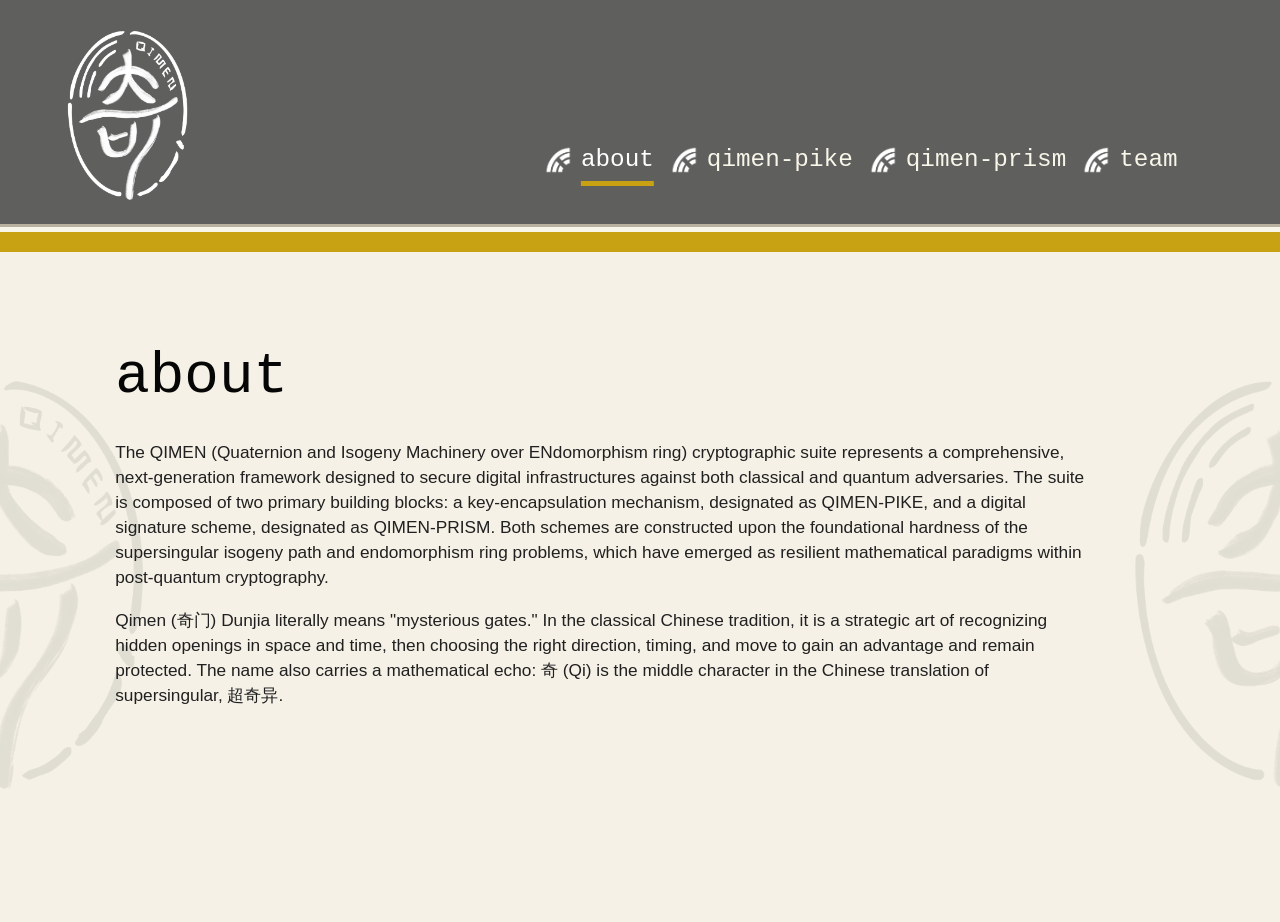
==== about.html @ b0a9acff "Link scheme resources on main pages" ====
<!doctype html>
<html lang="en">
  <head>
    <meta charset="utf-8">
    <meta name="viewport" content="width=device-width, initial-scale=1">
    <title>QIMEN | About</title>
    <link rel="stylesheet" href="styles.css?v=20260710-nav13">
  </head>
  <body>
    <header class="site-header">
      <a class="brand" href="index.html" aria-label="QIMEN home">
        <img class="brand-mark" src="elements/奇门logo_透明底.png" alt="QIMEN logo">
        <div class="brand-copy">
          <div class="brand-name">QIMEN</div>
        </div>
      </a>

      <nav class="site-nav" aria-label="Primary navigation">
        <a class="active" href="about.html"><span>about</span></a>
        <a href="pike.html"><span>qimen-pike</span></a>
        <a href="prism.html"><span>qimen-prism</span></a>
        <a href="team.html"><span>team</span></a>
      </nav>
    </header>

    <main class="page-main">
      <section class="page-section">
        <h1>about</h1>
        <p>
          The QIMEN (Quaternion and Isogeny Machinery over ENdomorphism ring)
          cryptographic suite represents a comprehensive, next-generation
          framework designed to secure digital infrastructures against both
          classical and quantum adversaries. The suite is composed of two
          primary building blocks: a key-encapsulation mechanism, designated
          as QIMEN-PIKE, and a digital signature scheme, designated as
          QIMEN-PRISM. Both schemes are constructed upon the foundational
          hardness of the supersingular isogeny path and endomorphism ring
          problems, which have emerged as resilient mathematical paradigms
          within post-quantum cryptography.
        </p>
        <p>
          Qimen (奇门) Dunjia literally means "mysterious gates." In the
          classical Chinese tradition, it is a strategic art of recognizing
          hidden openings in space and time, then choosing the right direction,
          timing, and move to gain an advantage and remain protected. The name
          also carries a mathematical echo: 奇 (Qi) is the middle character in
          the Chinese translation of supersingular, 超奇异.
        </p>
      </section>
    </main>
  </body>
</html>
---- styles.css ----
:root {
  --header-bg: #5f5f5d;
  --paper: #f5f1e6;
  --ink: #060606;
  --muted-ink: #202020;
  --cream: #f8f5e9;
  --gold: #c9a214;
  --red: #a91717;
}

* {
  box-sizing: border-box;
}

html {
  scroll-behavior: smooth;
}

body {
  margin: 0;
  min-width: 320px;
  color: var(--ink);
  background: var(--paper);
  font-family: Arial, Helvetica, sans-serif;
}

.site-header {
  min-height: 0;
  padding: 4px 8vw 4px 46px;
  display: flex;
  align-items: flex-start;
  justify-content: space-between;
  gap: 24px;
  background: var(--header-bg);
  border-bottom: 20px solid var(--gold);
  box-shadow: inset 0 -5px 0 var(--cream), inset 0 -8px 0 #b9b1a0;
}

.brand {
  flex: 0 0 auto;
  display: flex;
  align-items: center;
  gap: 24px;
  color: var(--cream);
  text-decoration: none;
}

.brand:hover,
.brand:focus,
.brand:visited,
.brand * {
  color: var(--cream);
  text-decoration: none;
}

.brand-mark {
  width: 164px;
  height: 224px;
  object-fit: contain;
  object-position: 50% 47%;
  filter: invert(1) brightness(1.08);
}

.brand-copy {
  padding-top: 0;
}

.brand-name {
  display: none;
}

.brand-copy p {
  display: none;
}

.site-nav {
  flex: 1 1 auto;
  margin-top: 142px;
  display: flex;
  align-items: center;
  justify-content: flex-end;
  gap: clamp(12px, 1.25vw, 24px);
  flex-wrap: nowrap;
  min-width: 0;
}

.site-nav a {
  display: inline-flex;
  align-items: center;
  gap: 9px;
  color: var(--cream);
  font-size: clamp(21px, 1.9vw, 34px);
  font-family: "Courier New", Courier, monospace;
  font-style: normal;
  line-height: 1;
  text-decoration: none;
  white-space: nowrap;
}

.site-nav a::before {
  content: "";
  display: inline-block;
  width: 28px;
  height: 28px;
  flex: 0 0 28px;
  background-image: url("elements/gate.png");
  background-size: cover;
  background-position: top left;
  background-repeat: no-repeat;
  filter: invert(1) brightness(1.08);
}

.site-nav a:hover,
.site-nav a.active {
  color: #ffffff;
  text-decoration: underline;
  text-decoration-color: var(--gold);
  text-decoration-thickness: 5px;
  text-underline-offset: 15px;
}

.hero {
  position: relative;
  min-height: calc(100vh - 305px);
  overflow: hidden;
  padding: 107px 9.2vw 110px;
  background: var(--paper);
}

.watermark {
  display: none;
}

.hero-lockup,
.intro-copy {
  position: relative;
  z-index: 1;
}

.hero-lockup {
  width: min(884px, 78vw);
  margin: 0 auto;
  text-align: center;
}

.hero-title-row {
  display: flex;
  align-items: center;
  justify-content: center;
  gap: 64px;
}

h1 {
  margin: 0;
  font-family: Georgia, "Times New Roman", serif;
  font-size: clamp(72px, 7.1vw, 136px);
  line-height: 0.95;
  font-weight: 500;
}

.pike-mark {
  width: clamp(116px, 10.6vw, 198px);
  height: clamp(116px, 10.6vw, 198px);
  object-fit: contain;
  object-position: 50% 52%;
}

.scheme-name {
  margin-top: 24px;
  padding-left: 24px;
  color: var(--red);
  font-family: Georgia, "Times New Roman", serif;
  font-size: clamp(44px, 4.25vw, 82px);
  line-height: 1;
  font-weight: 700;
  letter-spacing: 0;
}

.intro-copy {
  width: min(1580px, 82vw);
  margin: 88px auto 0;
}

.intro-copy h2,
.content-band h2 {
  margin: 0 0 16px;
  font-size: 28px;
  line-height: 1.15;
  font-weight: 700;
}

.intro-copy p,
.content-band p {
  margin: 0;
  font-size: 20px;
  line-height: 1.35;
  color: var(--muted-ink);
  overflow-wrap: break-word;
}

.content-band {
  padding: 72px 9.2vw;
  background: #fffaf0;
  border-top: 1px solid rgba(0, 0, 0, 0.08);
}

.content-band-dark {
  color: var(--cream);
  background: var(--header-bg);
}

.content-band-dark p {
  color: rgba(248, 245, 233, 0.86);
}

.home-section {
  position: relative;
  min-height: calc(100vh - 252px);
  overflow: hidden;
  padding: 96px 9.2vw 112px;
  background: var(--paper);
}

.home-section::before,
.home-section::after,
.page-main::before,
.page-main::after {
  content: "";
  position: absolute;
  z-index: 0;
  top: 50%;
  width: min(430px, 31vw);
  aspect-ratio: 2187 / 2877;
  background-image: url("elements/奇门logo_透明底.png");
  background-repeat: no-repeat;
  background-position: center;
  background-size: contain;
  opacity: 0.08;
  filter: grayscale(1);
  pointer-events: none;
  transform: translateY(-50%);
}

.home-section::before,
.page-main::before {
  left: max(-215px, -15.5vw);
}

.home-section::after,
.page-main::after {
  right: max(-215px, -15.5vw);
}

.home-lockup {
  position: relative;
  z-index: 1;
  width: min(1000px, 78vw);
  margin: 0 auto;
  text-align: center;
}

.home-title-row {
  display: flex;
  align-items: center;
  justify-content: center;
  gap: clamp(34px, 5vw, 88px);
}

.home-title-row h1 {
  font-size: clamp(88px, 9vw, 164px);
}

.home-logo {
  width: clamp(140px, 13vw, 240px);
  height: clamp(140px, 13vw, 240px);
  object-fit: contain;
  object-position: 50% 52%;
}

.home-section .suite-lead {
  position: relative;
  z-index: 1;
  max-width: 980px;
  margin: 52px auto 0;
  font-size: clamp(17px, 1.25vw, 24px);
  line-height: 1.3;
  color: var(--muted-ink);
}

.home-suite {
  position: relative;
  z-index: 1;
  display: grid;
  justify-items: center;
  gap: 12px;
  margin-top: 16px;
}

.home-suite p {
  display: inline-flex;
  align-items: center;
  justify-content: center;
  gap: 14px;
  max-width: min(920px, 90vw);
  margin: 0;
  color: var(--muted-ink);
  font-size: clamp(17px, 1.25vw, 24px);
  line-height: 1.22;
}

.suite-logo {
  width: clamp(68px, 5.8vw, 104px);
  height: clamp(68px, 5.8vw, 104px);
  flex: 0 0 auto;
  object-fit: contain;
  object-position: 50% 52%;
}

.page-main {
  position: relative;
  overflow: hidden;
  min-height: calc(100vh - 230px);
  background: var(--paper);
}

.page-section {
  position: relative;
  z-index: 1;
  width: min(1200px, 82vw);
  margin: 0 auto;
  padding: 96px 0 120px;
}

.page-section h1 {
  margin-bottom: 34px;
  font-family: "Courier New", Courier, monospace;
  font-size: clamp(42px, 4.5vw, 72px);
  line-height: 1;
  font-weight: 400;
}

.page-section p {
  max-width: 980px;
  margin: 0 0 18px;
  font-size: clamp(17px, 1.35vw, 22px);
  line-height: 1.45;
  color: var(--muted-ink);
}

.page-section p:last-child {
  margin-bottom: 0;
}

.page-subsection {
  margin-top: 52px;
  scroll-margin-top: 28px;
}

.page-subsection + .page-subsection {
  margin-top: 70px;
  padding-top: 38px;
  border-top: 4px solid var(--gold);
  box-shadow: inset 0 3px 0 rgba(0, 0, 0, 0.18);
}

.page-section h2 {
  margin: 0 0 18px;
  font-family: "Courier New", Courier, monospace;
  font-size: clamp(30px, 3vw, 48px);
  font-weight: 400;
  line-height: 1;
}

.repo-card,
.detail-list {
  max-width: 980px;
}

.repo-card {
  margin-bottom: 28px;
}

.button-link {
  display: inline-block;
  margin-top: 12px;
  padding: 10px 14px 9px;
  color: var(--cream);
  background: var(--header-bg);
  font-family: "Courier New", Courier, monospace;
  font-size: 18px;
  line-height: 1;
  text-decoration: none;
  border-bottom: 5px solid var(--gold);
}

.button-link:hover,
.button-link:focus {
  background: #454543;
}

.resource-list {
  margin: 0;
  padding: 0;
  list-style: none;
}

.resource-list li {
  margin: 0 0 10px;
}

.resource-list a {
  color: var(--muted-ink);
  font-size: clamp(17px, 1.35vw, 22px);
  line-height: 1.45;
  text-decoration-color: var(--gold);
  text-decoration-thickness: 3px;
  text-underline-offset: 5px;
}

.resource-list a:hover,
.resource-list a:focus {
  color: var(--ink);
}

.detail-list p {
  font-size: clamp(16px, 1.25vw, 20px);
}

.table-note {
  max-width: 1100px;
  font-size: clamp(15px, 1.15vw, 19px);
}

.table-stack {
  display: grid;
  gap: 14px;
  margin-top: 30px;
}

.table-stack h2,
.table-stack h3 {
  margin: 20px 0 0;
  font-family: "Courier New", Courier, monospace;
  font-size: clamp(24px, 2.2vw, 36px);
  font-weight: 400;
  line-height: 1;
}

.table-wrap {
  width: min(1180px, 100%);
  overflow-x: auto;
  position: relative;
  z-index: 1;
}

.data-table {
  width: 100%;
  min-width: 760px;
  border-collapse: collapse;
  color: var(--muted-ink);
  background: rgba(245, 241, 230, 0.72);
  font-size: clamp(13px, 0.95vw, 16px);
  line-height: 1.2;
}

.data-table th,
.data-table td {
  padding: 8px 10px;
  border: 1px solid rgba(0, 0, 0, 0.18);
  text-align: right;
  white-space: nowrap;
}

.data-table th {
  color: var(--ink);
  font-weight: 700;
}

.data-table thead th {
  background: rgba(95, 95, 93, 0.12);
  text-align: center;
}

.data-table tbody th {
  text-align: left;
}

.team-text {
  max-width: 980px;
}

.team-text p {
  margin-bottom: 8px;
  font-size: clamp(17px, 1.3vw, 22px);
  line-height: 1.4;
}

@media (max-width: 980px) {
  .site-header {
    min-height: auto;
    padding: 26px 26px 30px;
    flex-direction: column;
    gap: 22px;
    border-bottom-width: 20px;
    box-shadow: inset 0 -6px 0 var(--cream), inset 0 -9px 0 #b9b1a0;
  }

  .brand-mark {
    width: 112px;
    height: 150px;
  }

  .brand-copy {
    padding-top: 0;
  }

  .brand-name {
    font-size: 28px;
  }

  .brand-copy p {
    font-size: 22px;
  }

  .site-nav {
    width: 100%;
    margin-top: 0;
    justify-content: flex-start;
    flex-wrap: wrap;
    gap: 12px 18px;
  }

  .site-nav a {
    font-size: 22px;
  }

  .site-nav a::before {
    width: 24px;
    height: 24px;
    flex-basis: 24px;
  }

  .site-nav a:hover,
  .site-nav a.active {
    text-decoration-thickness: 3px;
    text-underline-offset: 8px;
  }

  .hero {
    min-height: auto;
    padding: 72px 28px 82px;
  }

  .hero-title-row {
    gap: 24px;
  }

  .intro-copy {
    width: min(100%, 720px);
    margin-top: 64px;
  }

  .intro-copy h2,
  .content-band h2 {
    font-size: 24px;
  }

  .intro-copy p,
  .content-band p {
    font-size: 18px;
  }
}

@media (max-width: 620px) {
  body {
    overflow-x: hidden;
  }

  .brand {
    gap: 14px;
  }

  .brand-mark {
    width: 82px;
    height: 112px;
  }

  .brand-copy {
    padding-top: 0;
  }

  .brand-name {
    font-size: 23px;
  }

  .brand-copy p {
    margin-top: 10px;
    font-size: 17px;
  }

  .site-nav {
    display: grid;
    grid-template-columns: max-content max-content;
    justify-content: start;
    gap: 10px 14px;
    max-width: min(342px, calc(100vw - 52px));
  }

  .site-nav a {
    flex: 0 0 auto;
    font-size: 16px;
    gap: 6px;
  }

  .site-nav a::before {
    width: 18px;
    height: 18px;
    flex-basis: 18px;
  }

  .page-section {
    width: min(342px, calc(100vw - 48px));
    margin-right: 0;
    margin-left: 24px;
    padding-top: 72px;
  }

  .page-section p {
    max-width: 100%;
  }

  .hero {
    padding: 56px 24px 66px;
  }

  .hero-lockup {
    width: 100%;
  }

  .hero-title-row {
    flex-direction: column;
    gap: 18px;
  }

  .home-suite p {
    flex-wrap: wrap;
    gap: 8px;
  }

  h1 {
    font-size: 60px;
  }

  .pike-mark {
    width: 112px;
    height: 112px;
  }

  .scheme-name {
    margin-top: 16px;
    padding-left: 0;
    font-size: 42px;
  }

  .intro-copy {
    width: min(100%, 342px);
    max-width: calc(100vw - 48px);
    margin-right: auto;
    margin-left: 0;
    margin-top: 50px;
  }

  .intro-copy h2,
  .content-band h2 {
    font-size: 22px;
  }

  .intro-copy p,
  .content-band p {
    font-size: 16px;
  }

  .content-band {
    padding: 52px 22px;
  }
}
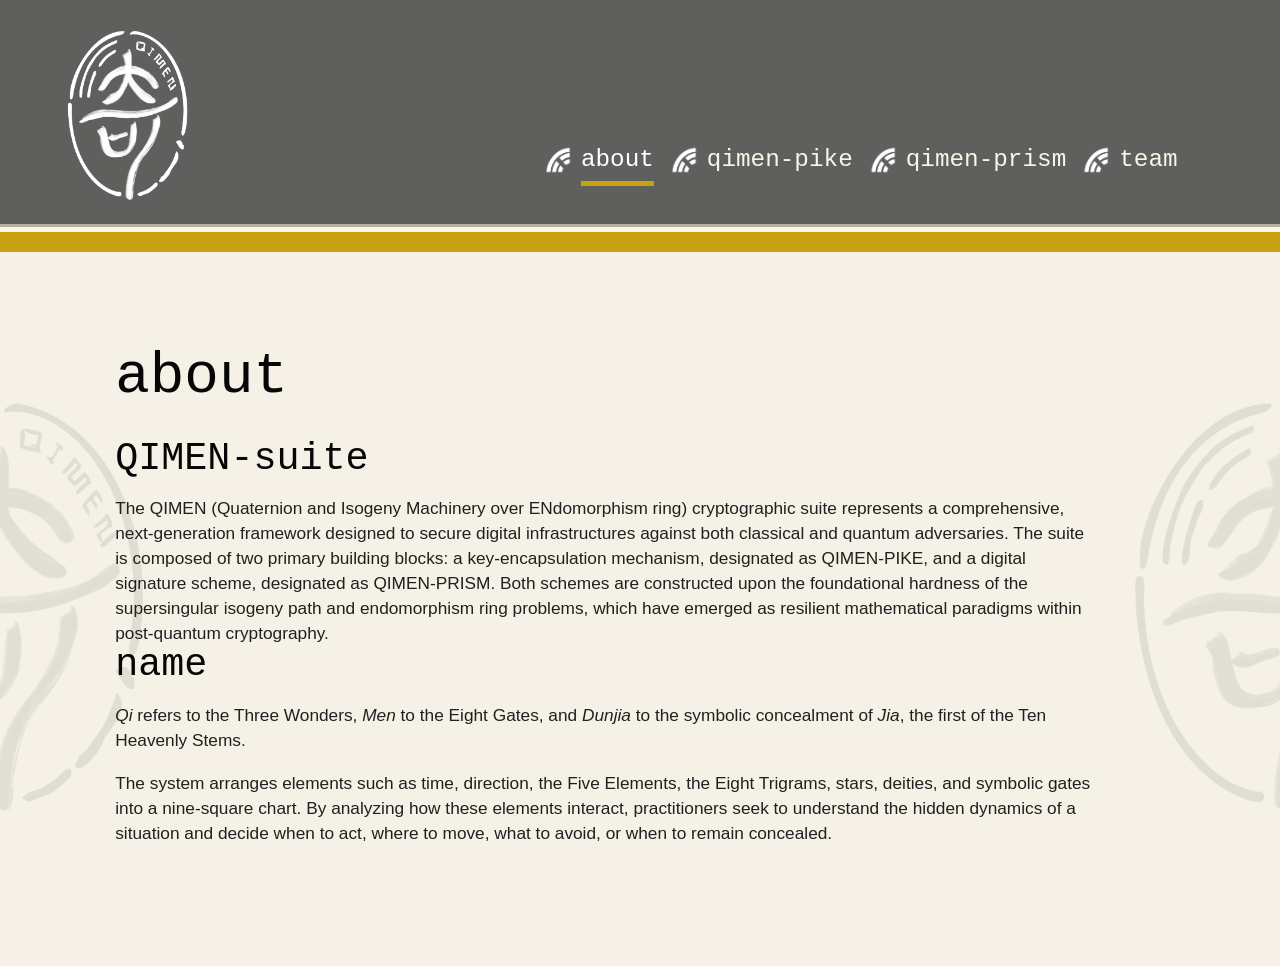
==== commit ba5bd1bb: "Update about page name section" ====
--- a/about.html
+++ b/about.html
@@ -4,7 +4,7 @@
     <meta charset="utf-8">
     <meta name="viewport" content="width=device-width, initial-scale=1">
     <title>QIMEN | About</title>
-    <link rel="stylesheet" href="styles.css?v=20260710-nav13">
+    <link rel="stylesheet" href="styles.css?v=20260710-nav14">
   </head>
   <body>
     <header class="site-header">
@@ -26,26 +26,38 @@
     <main class="page-main">
       <section class="page-section">
         <h1>about</h1>
-        <p>
-          The QIMEN (Quaternion and Isogeny Machinery over ENdomorphism ring)
-          cryptographic suite represents a comprehensive, next-generation
-          framework designed to secure digital infrastructures against both
-          classical and quantum adversaries. The suite is composed of two
-          primary building blocks: a key-encapsulation mechanism, designated
-          as QIMEN-PIKE, and a digital signature scheme, designated as
-          QIMEN-PRISM. Both schemes are constructed upon the foundational
-          hardness of the supersingular isogeny path and endomorphism ring
-          problems, which have emerged as resilient mathematical paradigms
-          within post-quantum cryptography.
-        </p>
-        <p>
-          Qimen (奇门) Dunjia literally means "mysterious gates." In the
-          classical Chinese tradition, it is a strategic art of recognizing
-          hidden openings in space and time, then choosing the right direction,
-          timing, and move to gain an advantage and remain protected. The name
-          also carries a mathematical echo: 奇 (Qi) is the middle character in
-          the Chinese translation of supersingular, 超奇异.
-        </p>
+        <section class="content-subsection">
+          <h2>QIMEN-suite</h2>
+          <p>
+            The QIMEN (Quaternion and Isogeny Machinery over ENdomorphism ring)
+            cryptographic suite represents a comprehensive, next-generation
+            framework designed to secure digital infrastructures against both
+            classical and quantum adversaries. The suite is composed of two
+            primary building blocks: a key-encapsulation mechanism, designated
+            as QIMEN-PIKE, and a digital signature scheme, designated as
+            QIMEN-PRISM. Both schemes are constructed upon the foundational
+            hardness of the supersingular isogeny path and endomorphism ring
+            problems, which have emerged as resilient mathematical paradigms
+            within post-quantum cryptography.
+          </p>
+        </section>
+
+        <section class="content-subsection">
+          <h2>name</h2>
+          <p>
+            <em>Qi</em> refers to the Three Wonders, <em>Men</em> to the Eight
+            Gates, and <em>Dunjia</em> to the symbolic concealment of
+            <em>Jia</em>, the first of the Ten Heavenly Stems.
+          </p>
+          <p>
+            The system arranges elements such as time, direction, the Five
+            Elements, the Eight Trigrams, stars, deities, and symbolic gates
+            into a nine-square chart. By analyzing how these elements interact,
+            practitioners seek to understand the hidden dynamics of a situation
+            and decide when to act, where to move, what to avoid, or when to
+            remain concealed.
+          </p>
+        </section>
       </section>
     </main>
   </body>
--- a/styles.css
+++ b/styles.css
@@ -398,6 +398,13 @@
   background: #454543;
 }
 
+.link-group {
+  display: flex;
+  flex-wrap: wrap;
+  gap: 14px;
+  max-width: 980px;
+}
+
 .resource-list {
   margin: 0;
   padding: 0;
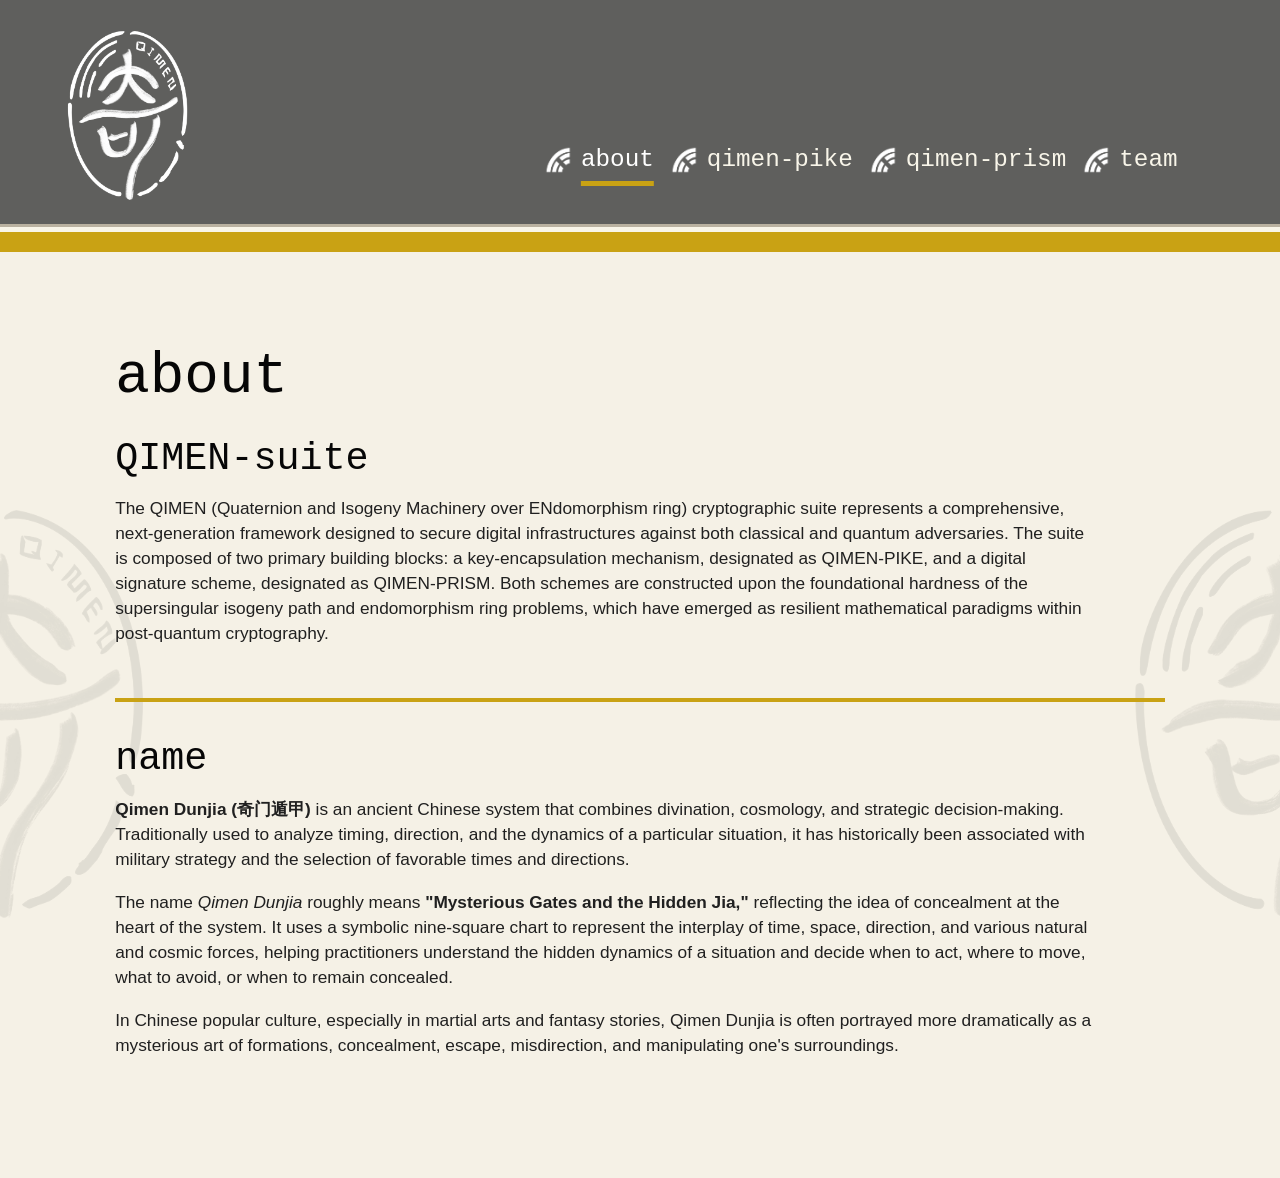
==== commit abe1ccd8: "Update Qimen Dunjia about text" ====
--- a/about.html
+++ b/about.html
@@ -45,17 +45,28 @@
         <section class="content-subsection">
           <h2>name</h2>
           <p>
-            <em>Qi</em> refers to the Three Wonders, <em>Men</em> to the Eight
-            Gates, and <em>Dunjia</em> to the symbolic concealment of
-            <em>Jia</em>, the first of the Ten Heavenly Stems.
+            <strong>Qimen Dunjia (奇门遁甲)</strong> is an ancient Chinese system
+            that combines divination, cosmology, and strategic decision-making.
+            Traditionally used to analyze timing, direction, and the dynamics
+            of a particular situation, it has historically been associated with
+            military strategy and the selection of favorable times and
+            directions.
           </p>
           <p>
-            The system arranges elements such as time, direction, the Five
-            Elements, the Eight Trigrams, stars, deities, and symbolic gates
-            into a nine-square chart. By analyzing how these elements interact,
-            practitioners seek to understand the hidden dynamics of a situation
-            and decide when to act, where to move, what to avoid, or when to
-            remain concealed.
+            The name <em>Qimen Dunjia</em> roughly means <strong>"Mysterious
+            Gates and the Hidden Jia,"</strong> reflecting the idea of
+            concealment at the heart of the system. It uses a symbolic
+            nine-square chart to represent the interplay of time, space,
+            direction, and various natural and cosmic forces, helping
+            practitioners understand the hidden dynamics of a situation and
+            decide when to act, where to move, what to avoid, or when to remain
+            concealed.
+          </p>
+          <p>
+            In Chinese popular culture, especially in martial arts and fantasy
+            stories, Qimen Dunjia is often portrayed more dramatically as a
+            mysterious art of formations, concealment, escape, misdirection, and
+            manipulating one's surroundings.
           </p>
         </section>
       </section>
--- a/styles.css
+++ b/styles.css
@@ -371,6 +371,12 @@
   line-height: 1;
 }
 
+.content-subsection + .content-subsection {
+  margin-top: 52px;
+  padding-top: 38px;
+  border-top: 4px solid var(--gold);
+}
+
 .repo-card,
 .detail-list {
   max-width: 980px;
@@ -378,6 +384,23 @@
 
 .repo-card {
   margin-bottom: 28px;
+}
+
+.resource-stack {
+  display: grid;
+  gap: 24px;
+}
+
+.resource-group h3 {
+  margin: 0 0 6px;
+  font-family: "Courier New", Courier, monospace;
+  font-size: clamp(22px, 2vw, 30px);
+  font-weight: 400;
+  line-height: 1;
+}
+
+.resource-group .link-group {
+  margin-top: 0;
 }
 
 .button-link {
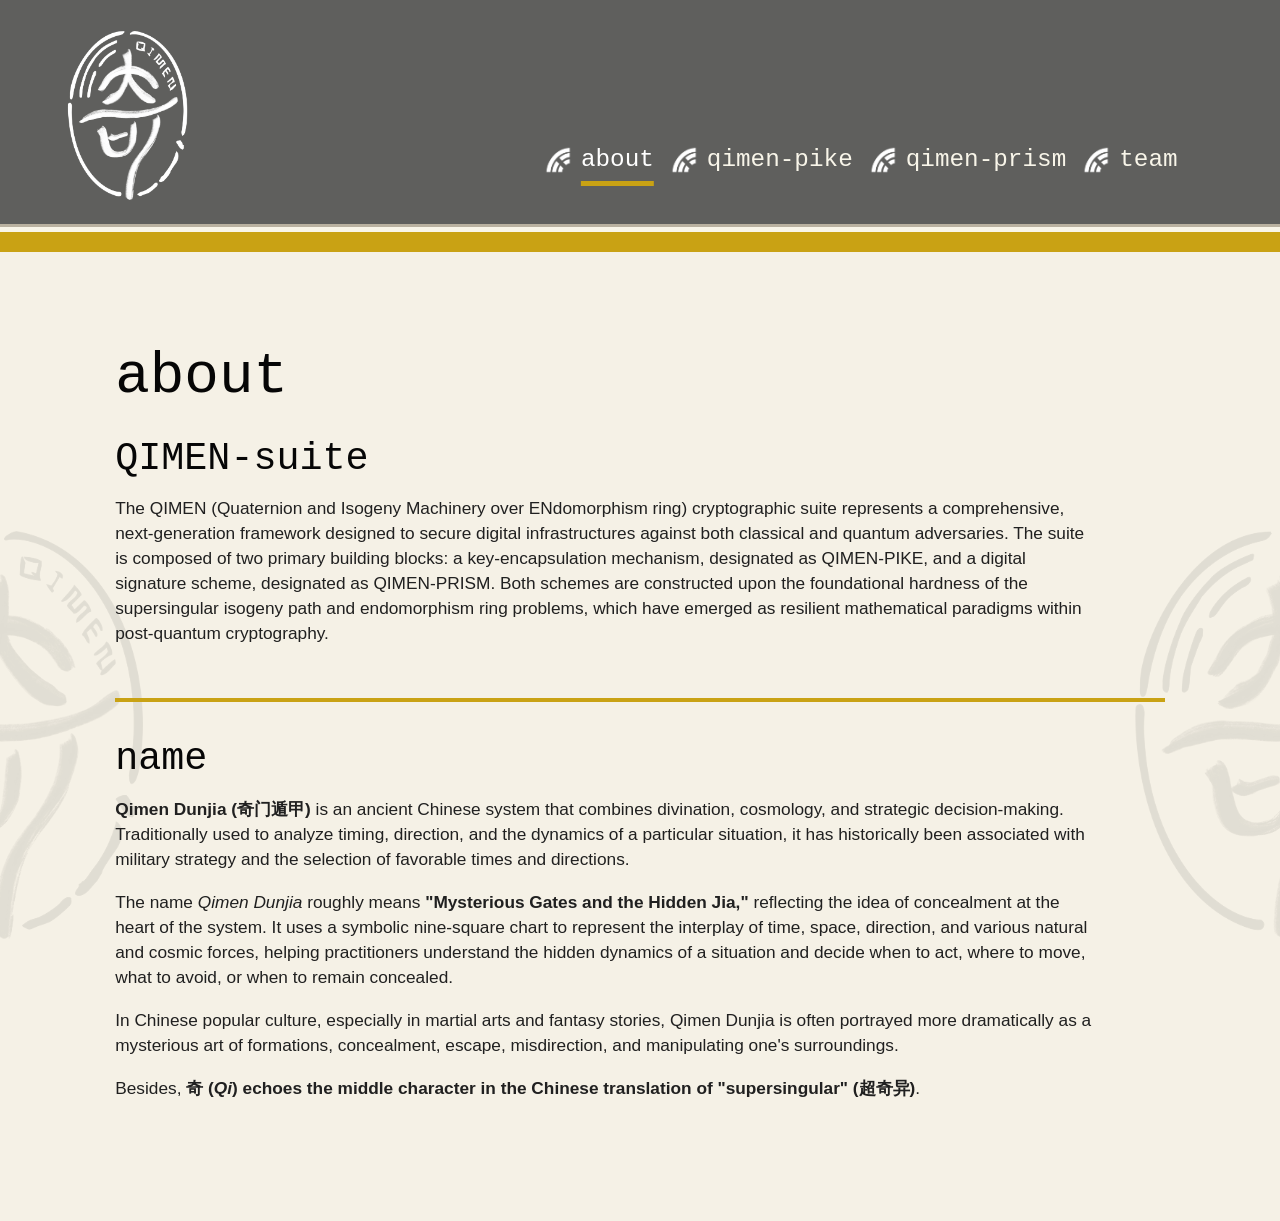
==== commit 3b8b618c: "Add supersingular name note" ====
--- a/about.html
+++ b/about.html
@@ -68,6 +68,10 @@
             mysterious art of formations, concealment, escape, misdirection, and
             manipulating one's surroundings.
           </p>
+          <p>
+            Besides, <strong>奇 (<em>Qi</em>) echoes the middle character in the
+            Chinese translation of "supersingular" (超奇异)</strong>.
+          </p>
         </section>
       </section>
     </main>
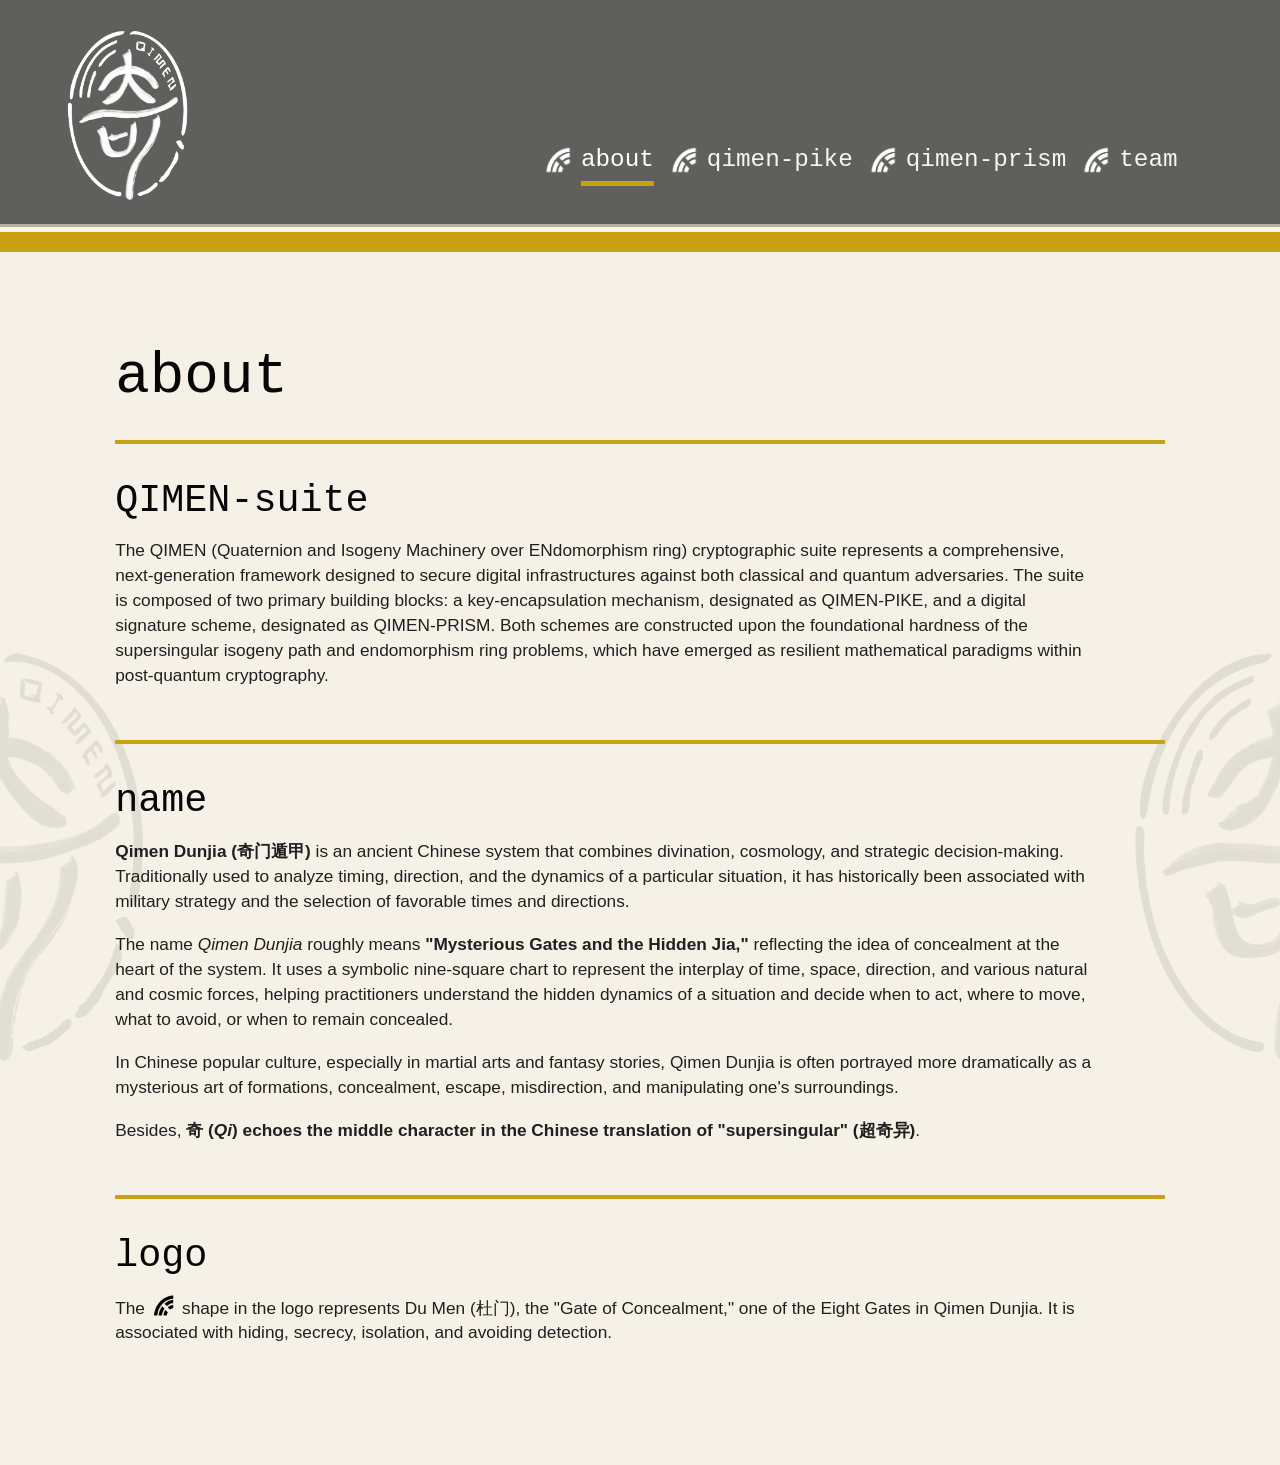
==== commit 9cf073f5: "Add logo meaning section" ====
--- a/about.html
+++ b/about.html
@@ -73,6 +73,16 @@
             Chinese translation of "supersingular" (超奇异)</strong>.
           </p>
         </section>
+
+        <section class="content-subsection">
+          <h2>logo</h2>
+          <p>
+            The <span class="inline-gate" aria-label="Du Men gate shape"></span>
+            shape in the logo represents Du Men (杜门), the "Gate of
+            Concealment," one of the Eight Gates in Qimen Dunjia. It is
+            associated with hiding, secrecy, isolation, and avoiding detection.
+          </p>
+        </section>
       </section>
     </main>
   </body>
--- a/styles.css
+++ b/styles.css
@@ -356,6 +356,13 @@
   scroll-margin-top: 28px;
 }
 
+.page-section > h1 + .page-subsection,
+.page-section > h1 + .content-subsection,
+.page-section > h1 + .team-text {
+  padding-top: 38px;
+  border-top: 4px solid var(--gold);
+}
+
 .page-subsection + .page-subsection {
   margin-top: 70px;
   padding-top: 38px;
@@ -377,6 +384,18 @@
   border-top: 4px solid var(--gold);
 }
 
+.inline-gate {
+  display: inline-block;
+  width: 1.35em;
+  height: 1.35em;
+  margin: 0 0.12em;
+  vertical-align: -0.22em;
+  background-image: url("elements/gate.png");
+  background-size: cover;
+  background-position: top left;
+  background-repeat: no-repeat;
+}
+
 .repo-card,
 .detail-list {
   max-width: 980px;
@@ -401,6 +420,25 @@
 
 .resource-group .link-group {
   margin-top: 0;
+}
+
+.paper-list {
+  display: grid;
+  gap: 16px;
+  max-width: 980px;
+}
+
+.paper-entry p {
+  margin-bottom: 6px;
+}
+
+.paper-entry .paper-title {
+  color: var(--ink);
+  font-weight: 700;
+}
+
+.paper-entry .paper-authors {
+  font-size: clamp(15px, 1.1vw, 18px);
 }
 
 .button-link {
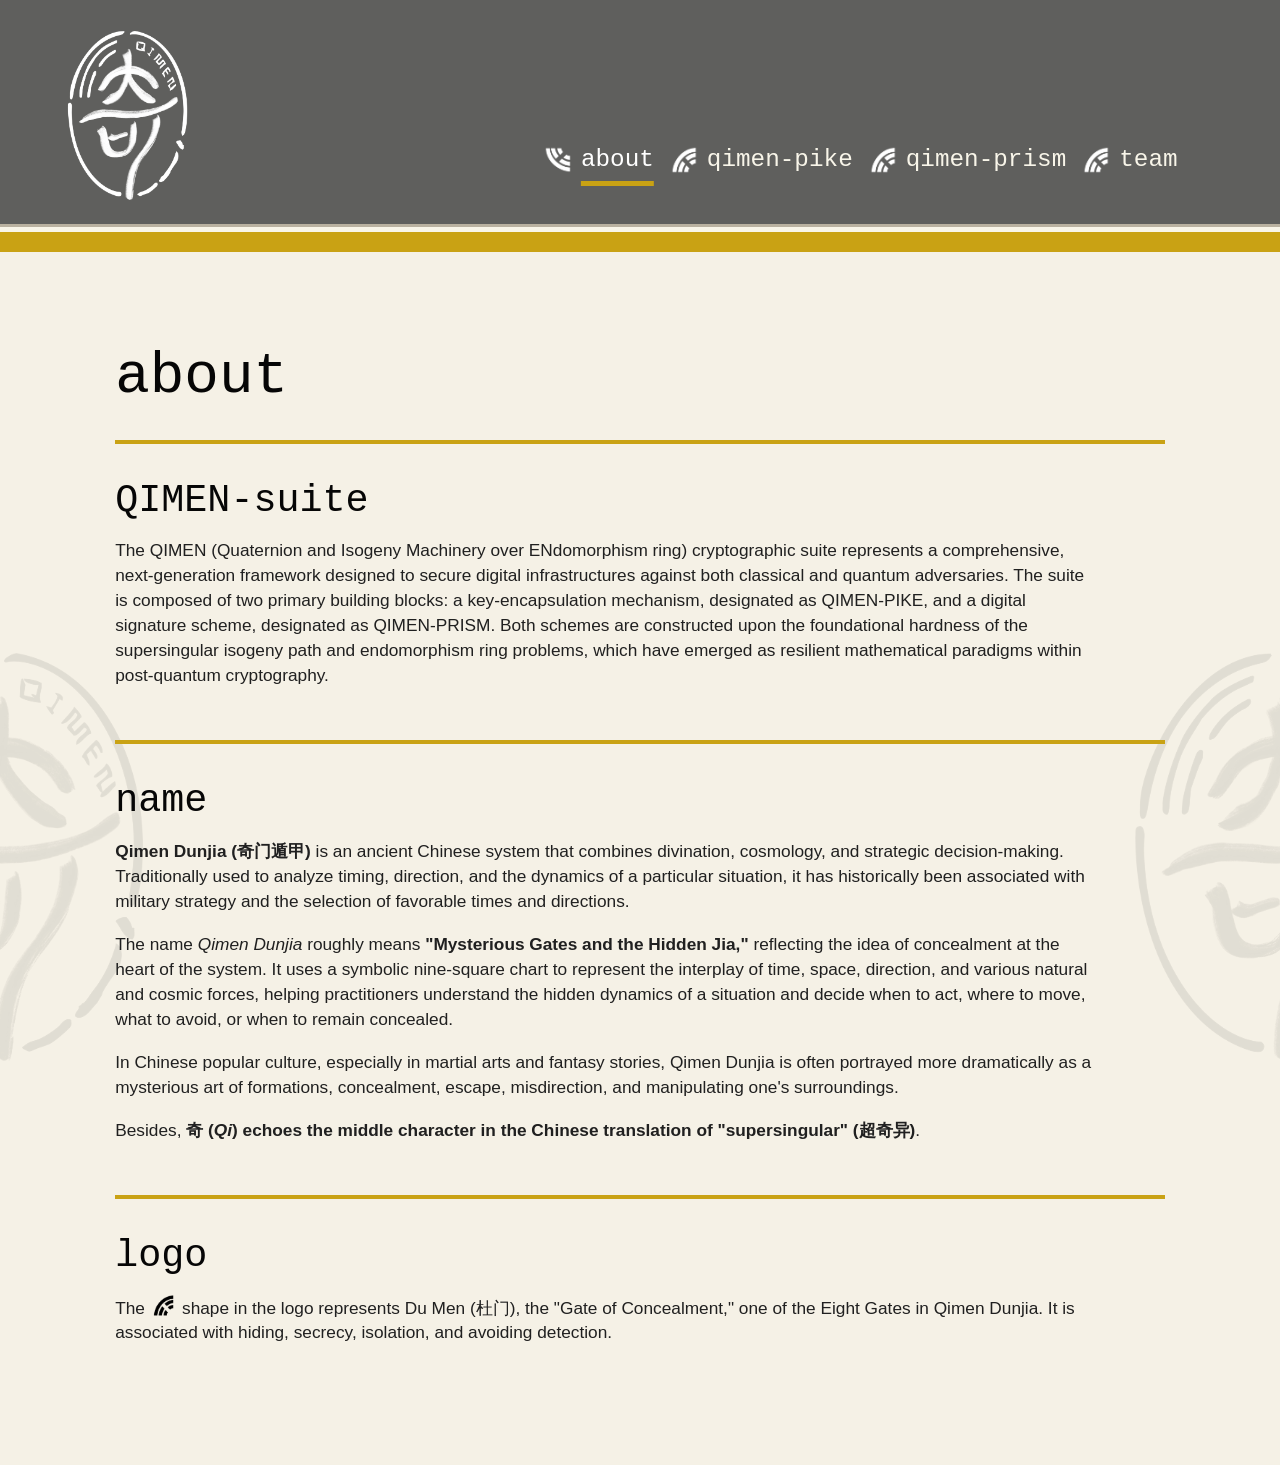
==== commit 1130ec00: "Add site favicon" ====
--- a/about.html
+++ b/about.html
@@ -5,6 +5,7 @@
     <meta name="viewport" content="width=device-width, initial-scale=1">
     <title>QIMEN | About</title>
     <link rel="stylesheet" href="styles.css?v=20260710-nav14">
+    <link rel="icon" type="image/png" href="favicon.png">
   </head>
   <body>
     <header class="site-header">
--- a/styles.css
+++ b/styles.css
@@ -108,6 +108,10 @@
   background-position: top left;
   background-repeat: no-repeat;
   filter: invert(1) brightness(1.08);
+}
+
+.site-nav a.active::before {
+  transform: rotate(-90deg);
 }
 
 .site-nav a:hover,
